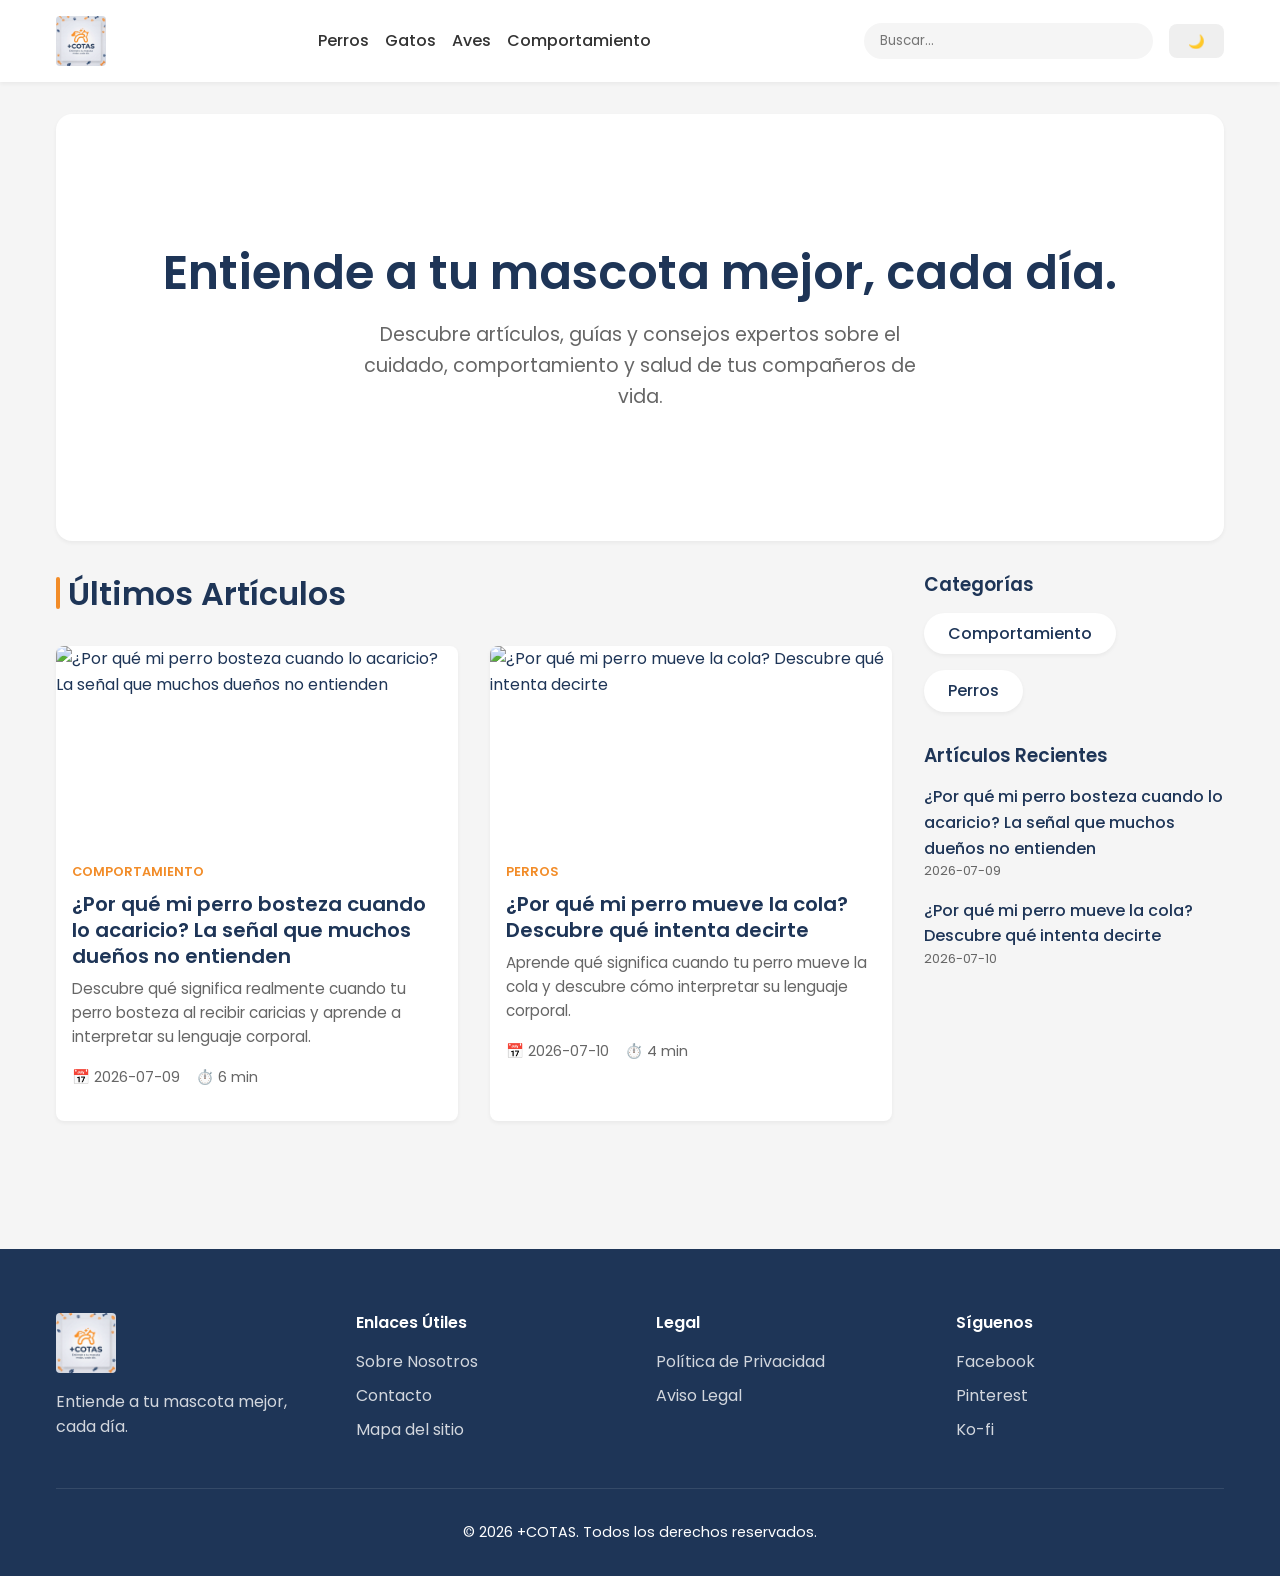
==== index.html @ a7b1990c "Mascotas Desifrada primer Commit" ====
<!DOCTYPE html>
<html lang="es">
<head>
    <meta charset="UTF-8">
    <meta name="viewport" content="width=device-width, initial-scale=1.0">
    <title>+COTAS | Entiende a tu mascota mejor, cada día</title>
    <meta name="description" content="Blog profesional sobre mascotas: perros, gatos, aves, reptiles, peces y más. Entiende a tu mascota mejor, cada día.">
    <link rel="canonical" href="https://tu-usuario.github.io/mascotas/index.html">
    <link rel="stylesheet" href="css/style.css">
    <link rel="manifest" href="manifest.json">
    <meta name="theme-color" content="#1E3557">
</head>
<body>
    <header class="header">
        <div class="container header__nav">
            <a href="index.html" class="header__logo">
                <img src="img/logo.jpeg" alt="+COTAS Logo" class="header__logo-img">
            </a>
            <nav class="header__menu">
                <a href="categoria.html?cat=Perros" class="header__menu-link">Perros</a>
                <a href="categoria.html?cat=Gatos" class="header__menu-link">Gatos</a>
                <a href="categoria.html?cat=Aves" class="header__menu-link">Aves</a>
                <a href="categoria.html?cat=Comportamiento" class="header__menu-link">Comportamiento</a>
            </nav>
            <div class="header__actions">
                <form id="search-form" class="search-bar">
                    <input type="text" placeholder="Buscar..." required>
                </form>
                <!-- Botón modo oscuro preparado sin implementar lógica compleja aún -->
                <button id="theme-toggle" class="btn" aria-label="Cambiar tema">🌙</button>
            </div>
        </div>
    </header>

    <main class="container">
        <section class="hero">
            <h1 class="hero__title">Entiende a tu mascota mejor, cada día.</h1>
            <p class="hero__subtitle">Descubre artículos, guías y consejos expertos sobre el cuidado, comportamiento y salud de tus compañeros de vida.</p>
        </section>

        <div class="layout-grid">
            <div class="main-content">
                <h2 class="section-title">Últimos Artículos</h2>
                <div id="latest-posts" class="posts-grid">
                    <!-- Cargado por JS -->
                </div>
            </div>
            
            <aside id="sidebar-container">
                <!-- Cargado por JS -->
            </aside>
        </div>
    </main>

    <footer class="footer">
        <div class="container">
            <div class="footer__grid">
                <div class="footer__col">
                    <img src="img/logo.jpeg" alt="+COTAS Logo" style="height: 60px; margin-bottom: 1rem; border-radius: var(--radius-sm);">
                    <p style="color: rgba(255,255,255,0.8); margin-bottom: 1rem;">Entiende a tu mascota mejor, cada día.</p>
                </div>
                <div class="footer__col">
                    <h4>Enlaces Útiles</h4>
                    <a href="sobre.html" class="footer__link">Sobre Nosotros</a>
                    <a href="contacto.html" class="footer__link">Contacto</a>
                    <a href="#" class="footer__link">Mapa del sitio</a>
                </div>
                <div class="footer__col">
                    <h4>Legal</h4>
                    <a href="#" class="footer__link">Política de Privacidad</a>
                    <a href="#" class="footer__link">Aviso Legal</a>
                </div>
                <div class="footer__col">
                    <h4>Síguenos</h4>
                    <a href="#" class="footer__link">Facebook</a>
                    <a href="#" class="footer__link">Pinterest</a>
                    <a href="#" class="footer__link">Ko-fi</a>
                </div>
            </div>
            <div class="footer__bottom">
                <p>&copy; 2026 +COTAS. Todos los derechos reservados.</p>
            </div>
        </div>
    </footer>

    <script type="module" src="js/app.js"></script>
</body>
</html>
---- css/style.css ----
@import 'variables.css';
@import 'base.css';
@import 'layout.css';
@import 'components.css';

/* Hero Section */
.hero {
  text-align: center;
  padding: var(--space-xl) var(--space-sm);
  background-color: var(--color-white);
  border-radius: var(--radius-lg);
  margin: var(--space-md) 0;
  box-shadow: var(--shadow-sm);
}

.hero__title {
  font-size: 3rem;
  margin-bottom: var(--space-sm);
}

.hero__subtitle {
  font-size: 1.2rem;
  color: var(--color-text-muted);
  max-width: 600px;
  margin: 0 auto;
}

/* Section Titles */
.section-title {
  font-size: 2rem;
  margin-bottom: var(--space-md);
  display: flex;
  align-items: center;
  gap: var(--space-xs);
}

.section-title::before {
  content: '';
  width: 4px;
  height: 32px;
  background-color: var(--color-secondary);
  border-radius: var(--radius-pill);
}

/* Posts Grid */
.posts-grid {
  display: grid;
  grid-template-columns: repeat(auto-fill, minmax(300px, 1fr));
  gap: var(--space-md);
  margin-bottom: var(--space-lg);
}

/* Categories Section */
.categories-flex {
  display: flex;
  flex-wrap: wrap;
  gap: var(--space-sm);
}

.category-pill {
  background-color: var(--color-white);
  padding: 0.5rem 1.5rem;
  border-radius: var(--radius-pill);
  box-shadow: var(--shadow-sm);
  font-weight: 500;
  transition: all var(--transition-fast);
}

.category-pill:hover {
  background-color: var(--color-primary);
  color: var(--color-white);
}

/* Article Content Styles */
.article-header {
  margin-bottom: var(--space-md);
}

.article-meta {
  display: flex;
  gap: var(--space-sm);
  color: var(--color-text-muted);
  font-size: 0.9rem;
  margin-bottom: var(--space-sm);
}

.article-content h2, 
.article-content h3 {
  margin-top: var(--space-md);
}

.article-content p {
  margin-bottom: var(--space-sm);
  font-size: 1.1rem;
}

.article-content img {
  border-radius: var(--radius-md);
  margin: var(--space-sm) 0;
}
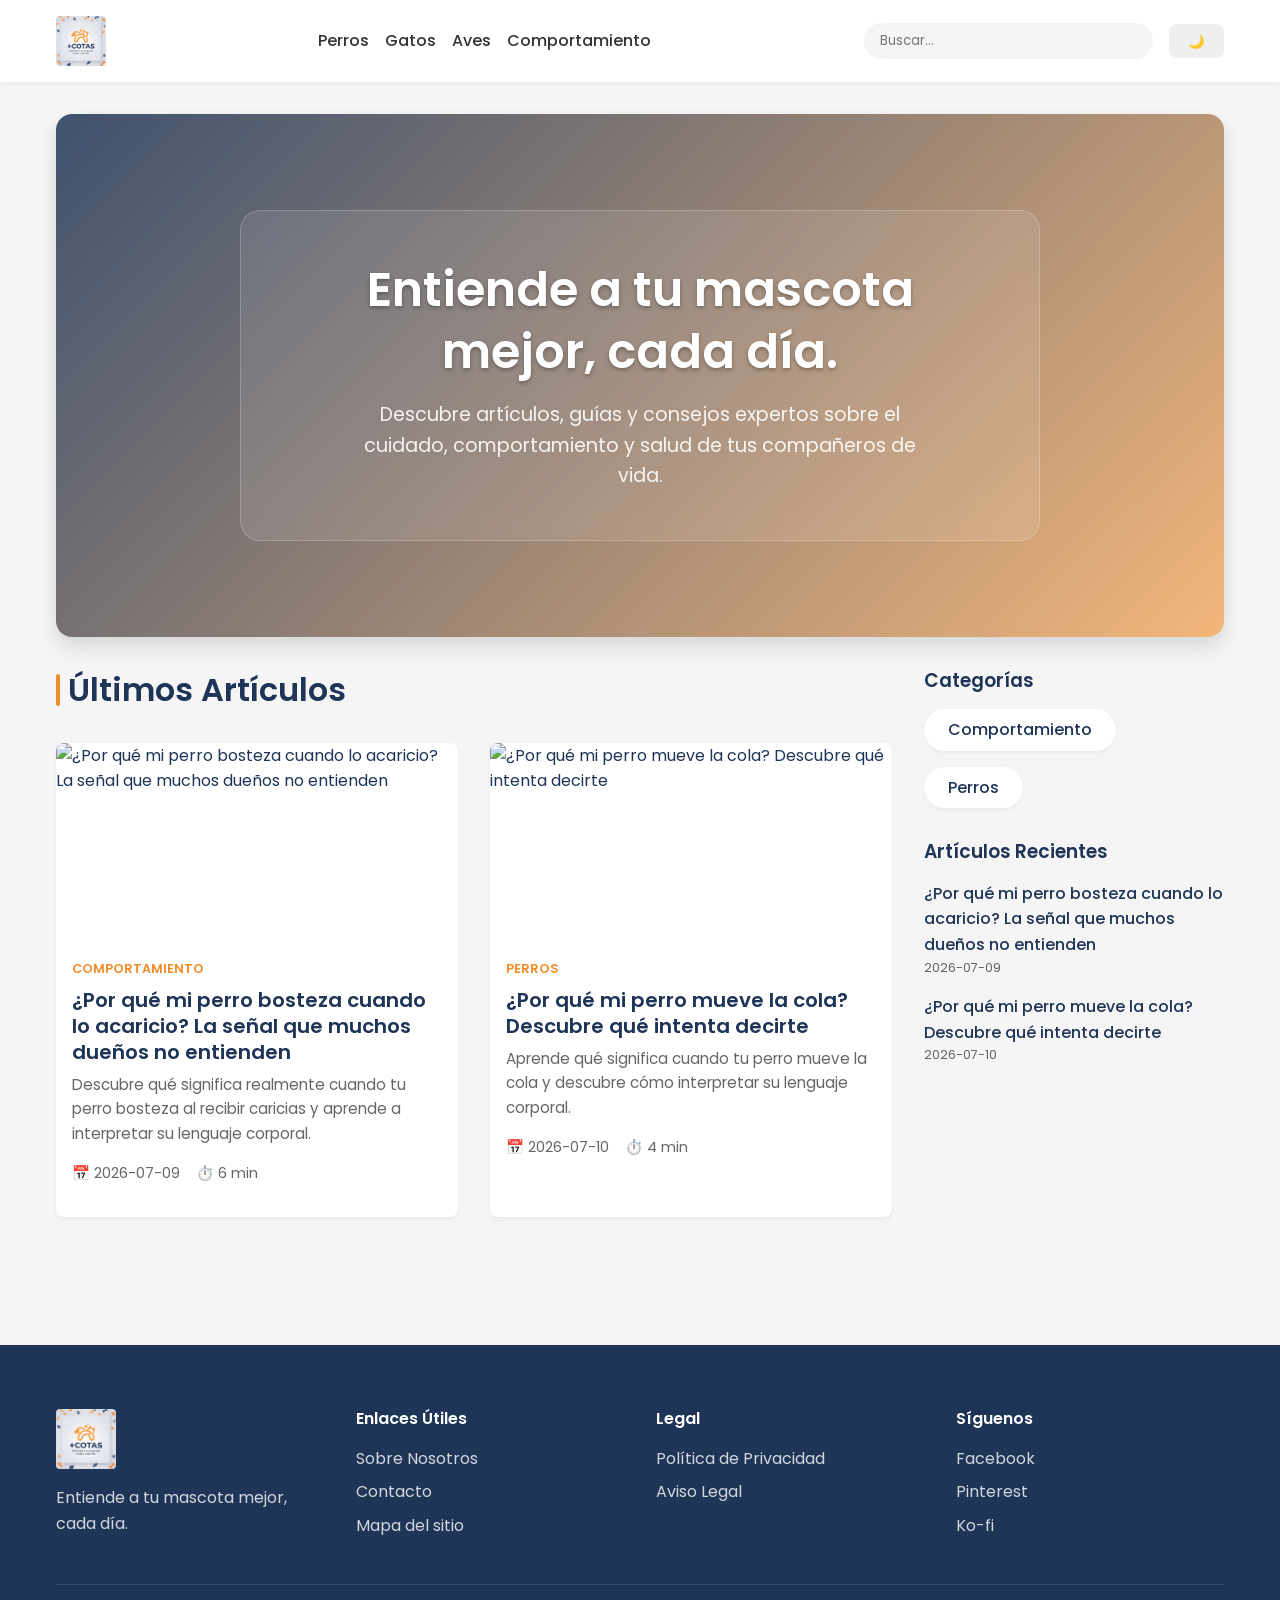
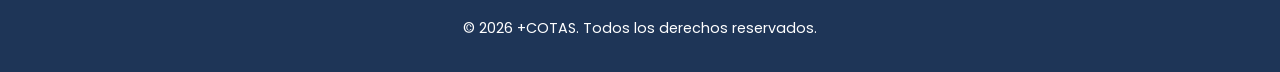
==== commit e3913421: "modo nocurtno mejoras SEOd" ====
--- a/index.html
+++ b/index.html
@@ -9,6 +9,11 @@
     <link rel="stylesheet" href="css/style.css">
     <link rel="manifest" href="manifest.json">
     <meta name="theme-color" content="#1E3557">
+    <script>
+        if (localStorage.getItem('theme') === 'dark' || (!localStorage.getItem('theme') && window.matchMedia('(prefers-color-scheme: dark)').matches)) {
+            document.documentElement.setAttribute('data-theme', 'dark');
+        }
+    </script>
 </head>
 <body>
     <header class="header">
@@ -34,8 +39,10 @@
 
     <main class="container">
         <section class="hero">
-            <h1 class="hero__title">Entiende a tu mascota mejor, cada día.</h1>
-            <p class="hero__subtitle">Descubre artículos, guías y consejos expertos sobre el cuidado, comportamiento y salud de tus compañeros de vida.</p>
+            <div class="hero__content">
+                <h1 class="hero__title">Entiende a tu mascota mejor, cada día.</h1>
+                <p class="hero__subtitle">Descubre artículos, guías y consejos expertos sobre el cuidado, comportamiento y salud de tus compañeros de vida.</p>
+            </div>
         </section>
 
         <div class="layout-grid">
@@ -72,9 +79,9 @@
                 </div>
                 <div class="footer__col">
                     <h4>Síguenos</h4>
-                    <a href="#" class="footer__link">Facebook</a>
+                    <a href="https://www.facebook.com/profile.php?id=61591624956574" class="footer__link">Facebook</a>
                     <a href="#" class="footer__link">Pinterest</a>
-                    <a href="#" class="footer__link">Ko-fi</a>
+                    <a href="https://ko-fi.com/mascotadescifrada7" class="footer__link">Ko-fi</a>
                 </div>
             </div>
             <div class="footer__bottom">
--- a/css/style.css
+++ b/css/style.css
@@ -5,22 +5,82 @@
 
 /* Hero Section */
 .hero {
+  position: relative;
   text-align: center;
-  padding: var(--space-xl) var(--space-sm);
-  background-color: var(--color-white);
+  padding: 6rem 2rem;
   border-radius: var(--radius-lg);
   margin: var(--space-md) 0;
-  box-shadow: var(--shadow-sm);
+  box-shadow: var(--shadow-lg);
+  overflow: hidden;
+  display: flex;
+  flex-direction: column;
+  justify-content: center;
+  align-items: center;
+  min-height: 400px;
+}
+
+/* Background image with subtle zoom animation */
+.hero::before {
+  content: '';
+  position: absolute;
+  top: 0;
+  left: 0;
+  width: 100%;
+  height: 100%;
+  background-image: url('https://images.unsplash.com/photo-1548199973-03cce0bbc87b?ixlib=rb-1.2.1&auto=format&fit=crop&w=1200&q=80');
+  background-size: cover;
+  background-position: center;
+  z-index: 0;
+  animation: heroZoom 20s infinite alternate linear;
+}
+
+@keyframes heroZoom {
+  0% { transform: scale(1); }
+  100% { transform: scale(1.1); }
+}
+
+/* Gradient overlay for readability */
+.hero::after {
+  content: '';
+  position: absolute;
+  top: 0;
+  left: 0;
+  width: 100%;
+  height: 100%;
+  background: linear-gradient(135deg, rgba(30,53,87,0.85) 0%, rgba(242,140,40,0.6) 100%);
+  z-index: 1;
+}
+
+/* Glassmorphism content */
+.hero__content {
+  position: relative;
+  z-index: 2;
+  background: rgba(255, 255, 255, 0.1);
+  backdrop-filter: blur(10px);
+  -webkit-backdrop-filter: blur(10px);
+  padding: 3rem;
+  border-radius: 20px;
+  border: 1px solid rgba(255, 255, 255, 0.2);
+  color: white;
+  max-width: 800px;
+  animation: fadeInUp 1s ease forwards;
+}
+
+@keyframes fadeInUp {
+  from { opacity: 0; transform: translateY(20px); }
+  to { opacity: 1; transform: translateY(0); }
 }
 
 .hero__title {
   font-size: 3rem;
   margin-bottom: var(--space-sm);
+  color: white;
+  text-shadow: 0 2px 4px rgba(0,0,0,0.3);
 }
 
 .hero__subtitle {
   font-size: 1.2rem;
-  color: var(--color-text-muted);
+  color: rgba(255,255,255,0.9);
   max-width: 600px;
   margin: 0 auto;
 }
@@ -98,3 +158,35 @@
   border-radius: var(--radius-md);
   margin: var(--space-sm) 0;
 }
+
+/* Mobile Responsiveness Improvements */
+@media (max-width: 768px) {
+  .hero {
+    padding: 3rem 1.5rem;
+    min-height: 300px;
+  }
+  
+  .hero__title {
+    font-size: 2rem;
+  }
+  
+  .hero__subtitle {
+    font-size: 1rem;
+  }
+
+  .hero__content {
+    padding: 1.5rem;
+  }
+  
+  .section-title {
+    font-size: 1.5rem;
+  }
+
+  .article-header h1 {
+    font-size: 1.8rem !important;
+  }
+
+  .posts-grid {
+    grid-template-columns: repeat(auto-fill, minmax(260px, 1fr));
+  }
+}
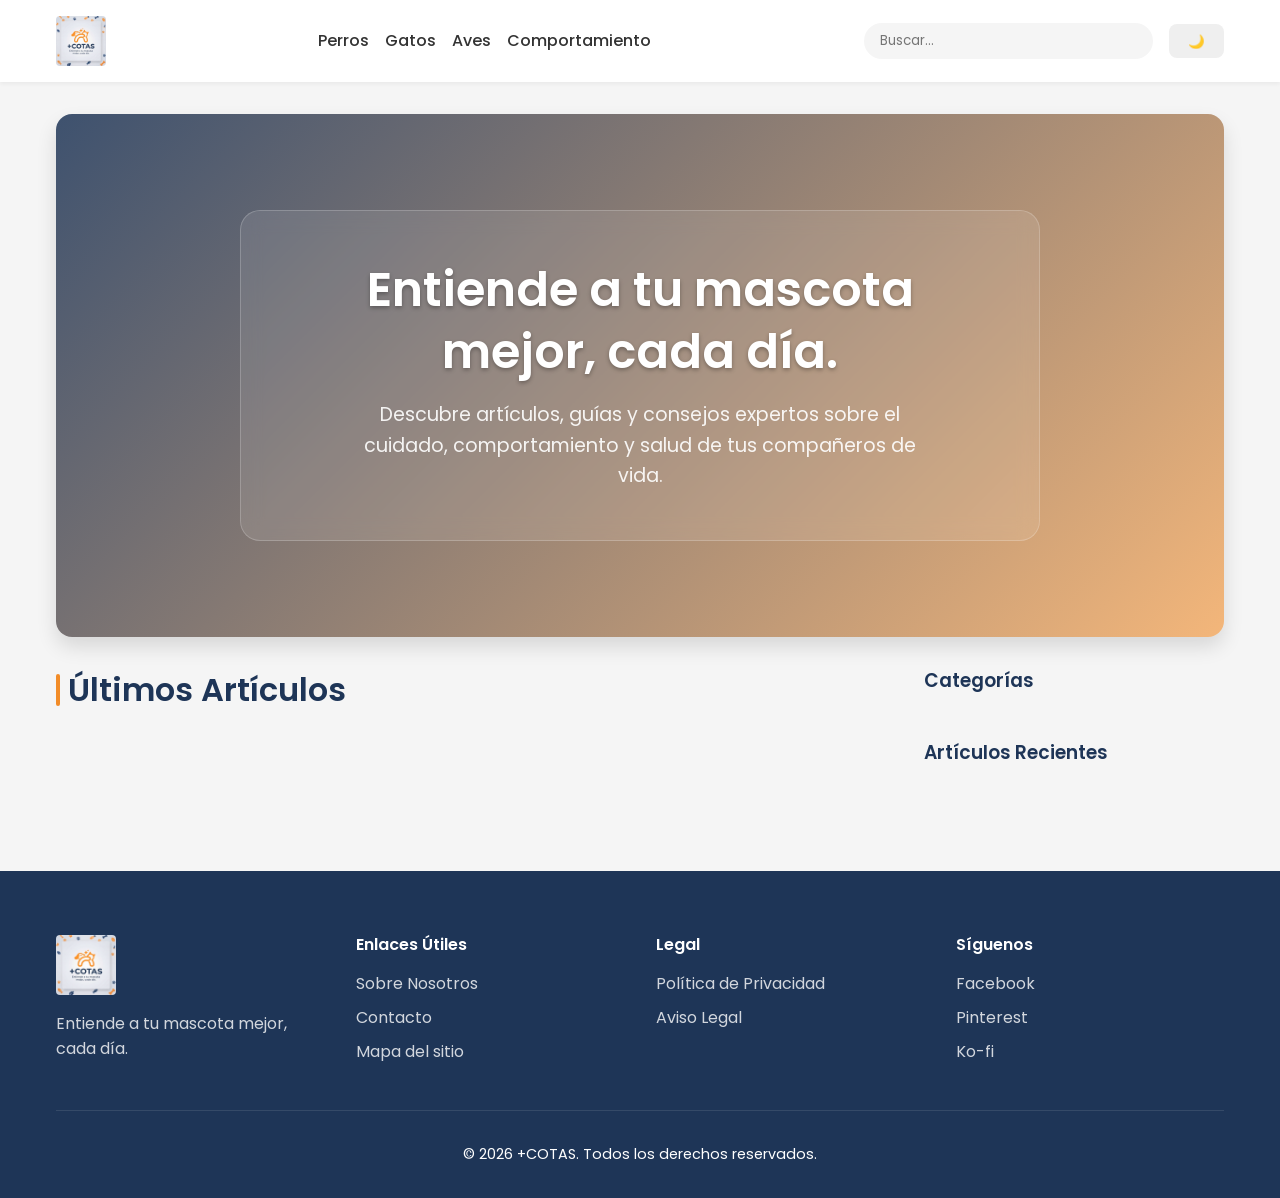
==== commit 89fcd95f: "analitic google" ====
--- a/index.html
+++ b/index.html
@@ -1,10 +1,12 @@
 <!DOCTYPE html>
 <html lang="es">
+
 <head>
     <meta charset="UTF-8">
     <meta name="viewport" content="width=device-width, initial-scale=1.0">
     <title>+COTAS | Entiende a tu mascota mejor, cada día</title>
-    <meta name="description" content="Blog profesional sobre mascotas: perros, gatos, aves, reptiles, peces y más. Entiende a tu mascota mejor, cada día.">
+    <meta name="description"
+        content="Blog profesional sobre mascotas: perros, gatos, aves, reptiles, peces y más. Entiende a tu mascota mejor, cada día.">
     <link rel="canonical" href="https://tu-usuario.github.io/mascotas/index.html">
     <link rel="stylesheet" href="css/style.css">
     <link rel="manifest" href="manifest.json">
@@ -14,7 +16,19 @@
             document.documentElement.setAttribute('data-theme', 'dark');
         }
     </script>
+
+
+    <!-- Google tag (gtag.js) -->
+    <script async src="https://www.googletagmanager.com/gtag/js?id=G-7DWVRDJ306"></script>
+    <script>
+        window.dataLayer = window.dataLayer || [];
+        function gtag() { dataLayer.push(arguments); }
+        gtag('js', new Date());
+
+        gtag('config', 'G-7DWVRDJ306');
+    </script>
 </head>
+
 <body>
     <header class="header">
         <div class="container header__nav">
@@ -41,7 +55,8 @@
         <section class="hero">
             <div class="hero__content">
                 <h1 class="hero__title">Entiende a tu mascota mejor, cada día.</h1>
-                <p class="hero__subtitle">Descubre artículos, guías y consejos expertos sobre el cuidado, comportamiento y salud de tus compañeros de vida.</p>
+                <p class="hero__subtitle">Descubre artículos, guías y consejos expertos sobre el cuidado, comportamiento
+                    y salud de tus compañeros de vida.</p>
             </div>
         </section>
 
@@ -52,7 +67,7 @@
                     <!-- Cargado por JS -->
                 </div>
             </div>
-            
+
             <aside id="sidebar-container">
                 <!-- Cargado por JS -->
             </aside>
@@ -63,8 +78,10 @@
         <div class="container">
             <div class="footer__grid">
                 <div class="footer__col">
-                    <img src="img/logo.jpeg" alt="+COTAS Logo" style="height: 60px; margin-bottom: 1rem; border-radius: var(--radius-sm);">
-                    <p style="color: rgba(255,255,255,0.8); margin-bottom: 1rem;">Entiende a tu mascota mejor, cada día.</p>
+                    <img src="img/logo.jpeg" alt="+COTAS Logo"
+                        style="height: 60px; margin-bottom: 1rem; border-radius: var(--radius-sm);">
+                    <p style="color: rgba(255,255,255,0.8); margin-bottom: 1rem;">Entiende a tu mascota mejor, cada día.
+                    </p>
                 </div>
                 <div class="footer__col">
                     <h4>Enlaces Útiles</h4>
@@ -92,4 +109,5 @@
 
     <script type="module" src="js/app.js"></script>
 </body>
-</html>
+
+</html>
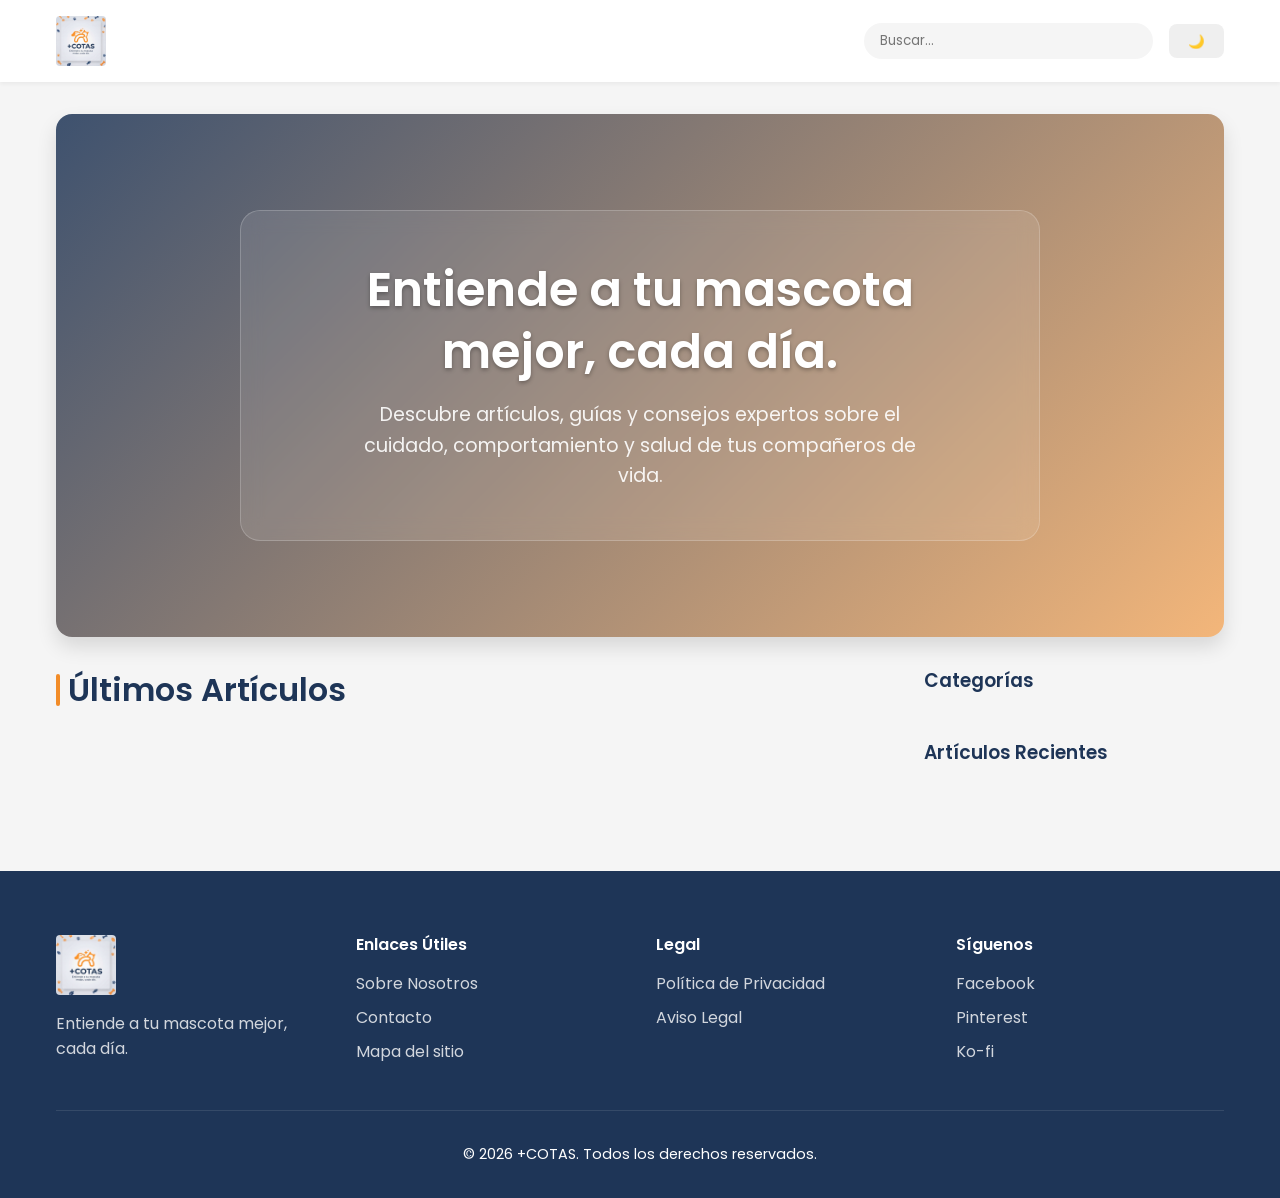
==== commit 8f574927: "Generar menú de navegación dinámico según los tipos de mascota con artículos publicados. Co-authored" ====
--- a/index.html
+++ b/index.html
@@ -35,12 +35,7 @@
             <a href="index.html" class="header__logo">
                 <img src="img/logo.jpeg" alt="+COTAS Logo" class="header__logo-img">
             </a>
-            <nav class="header__menu">
-                <a href="categoria.html?cat=Perros" class="header__menu-link">Perros</a>
-                <a href="categoria.html?cat=Gatos" class="header__menu-link">Gatos</a>
-                <a href="categoria.html?cat=Aves" class="header__menu-link">Aves</a>
-                <a href="categoria.html?cat=Comportamiento" class="header__menu-link">Comportamiento</a>
-            </nav>
+            <nav id="header-nav" class="header__menu" aria-label="Categorías principales"></nav>
             <div class="header__actions">
                 <form id="search-form" class="search-bar">
                     <input type="text" placeholder="Buscar..." required>
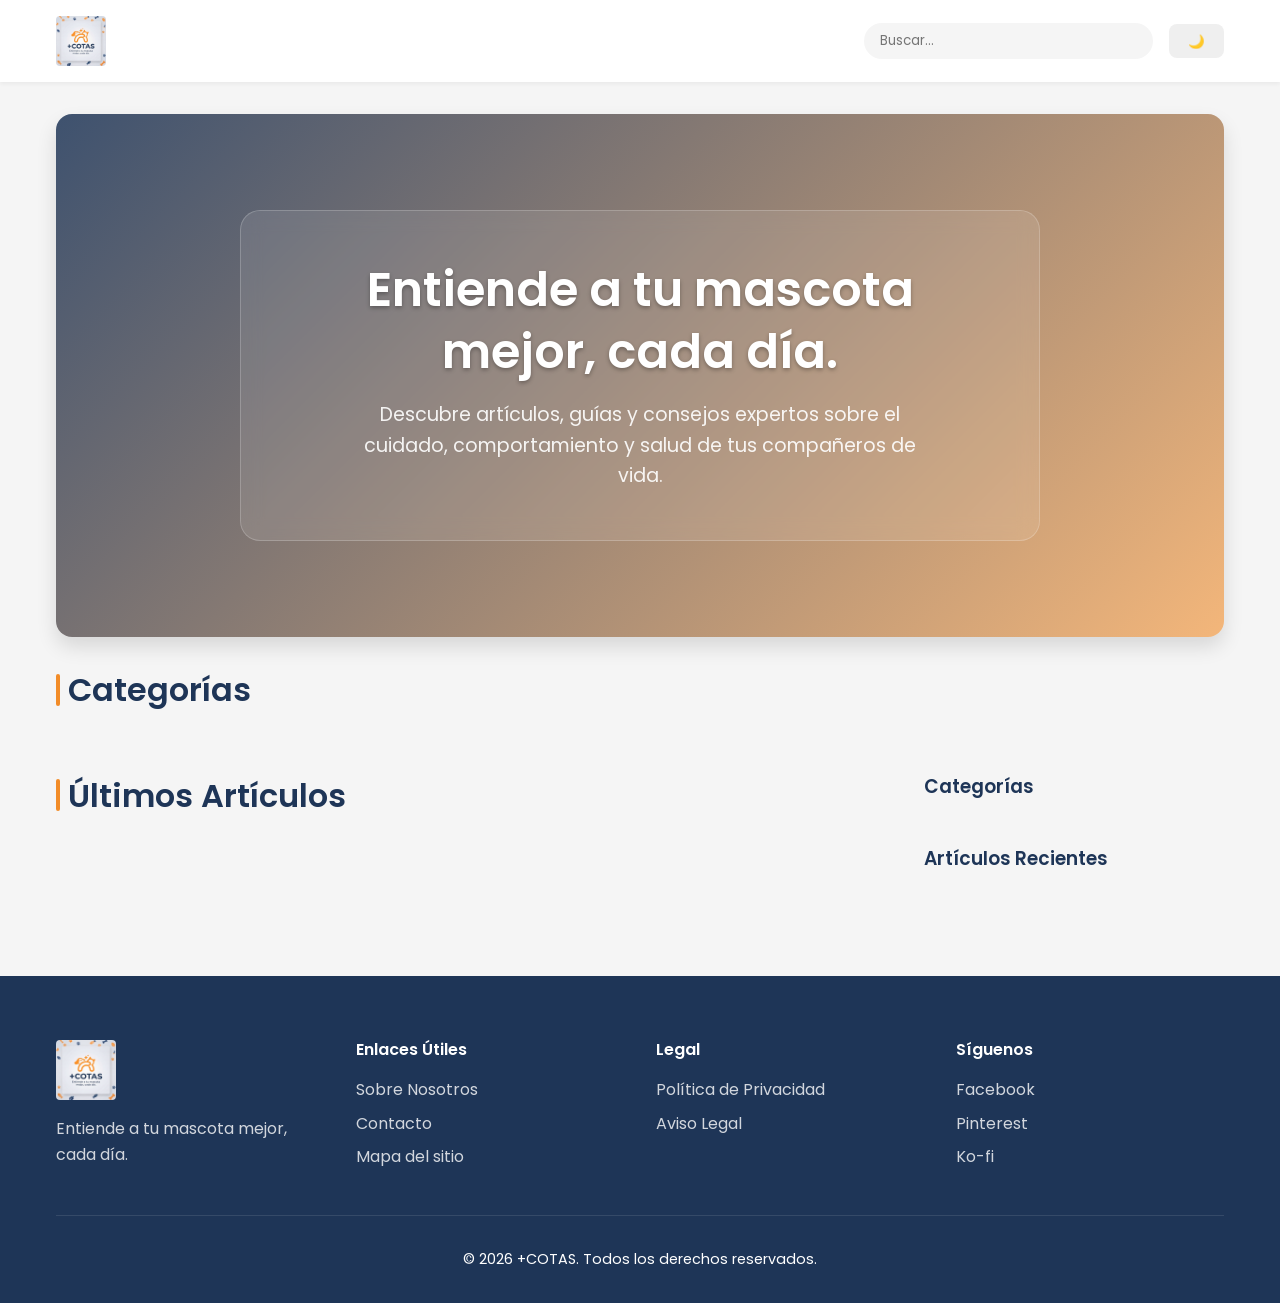
==== commit 4616c8b2: "actualizacion 2,2" ====
--- a/index.html
+++ b/index.html
@@ -55,6 +55,12 @@
             </div>
         </section>
 
+        <!-- Categories Section -->
+        <section class="categories-section">
+            <h2 class="section-title">Categorías</h2>
+            <div id="home-categories" class="categories-flex"></div>
+        </section>
+
         <div class="layout-grid">
             <div class="main-content">
                 <h2 class="section-title">Últimos Artículos</h2>
@@ -92,7 +98,7 @@
                 <div class="footer__col">
                     <h4>Síguenos</h4>
                     <a href="https://www.facebook.com/profile.php?id=61591624956574" class="footer__link">Facebook</a>
-                    <a href="#" class="footer__link">Pinterest</a>
+                    <a href="https://ar.pinterest.com/strengthwithin007/mascota-descifrada/" class="footer__link">Pinterest</a>
                     <a href="https://ko-fi.com/mascotadescifrada7" class="footer__link">Ko-fi</a>
                 </div>
             </div>
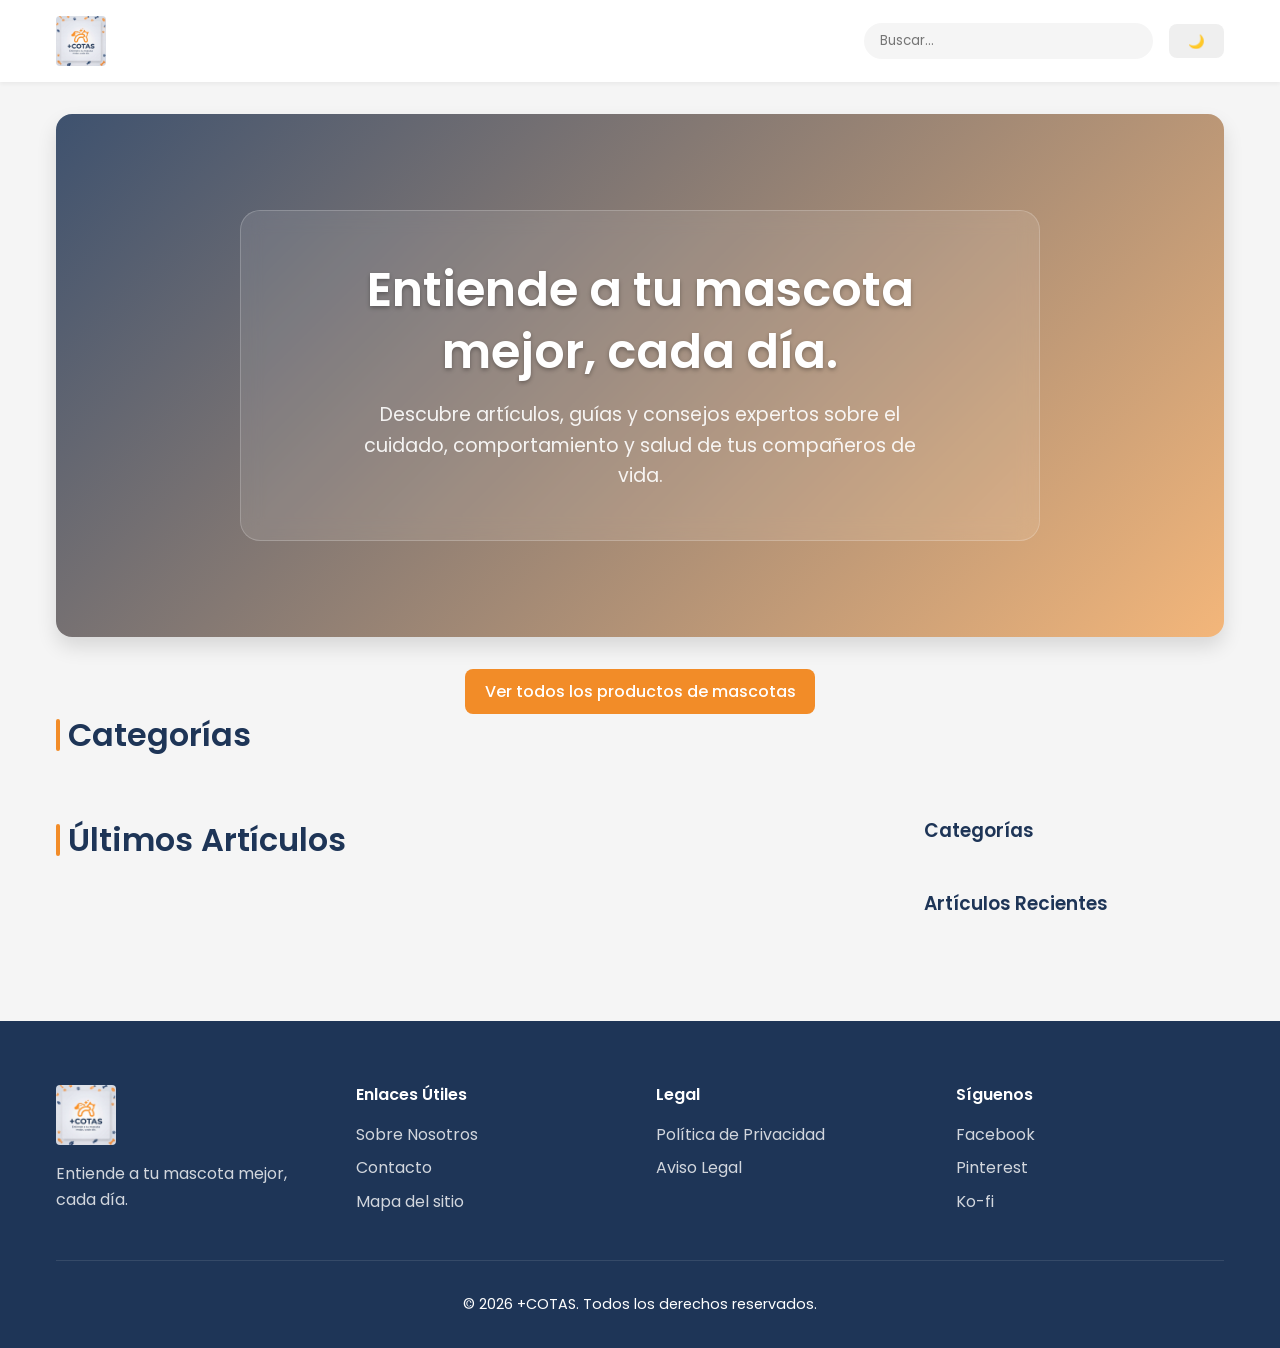
==== commit 1f5f271d: "AGREGADO SESSION" ====
--- a/index.html
+++ b/index.html
@@ -54,6 +54,9 @@
                     y salud de tus compañeros de vida.</p>
             </div>
         </section>
+        <div class="hero-actions" style="margin-top:1rem; text-align:center;">
+          <a href="productos.html" class="btn btn--primary">Ver todos los productos de mascotas</a>
+        </div>
 
         <!-- Categories Section -->
         <section class="categories-section">
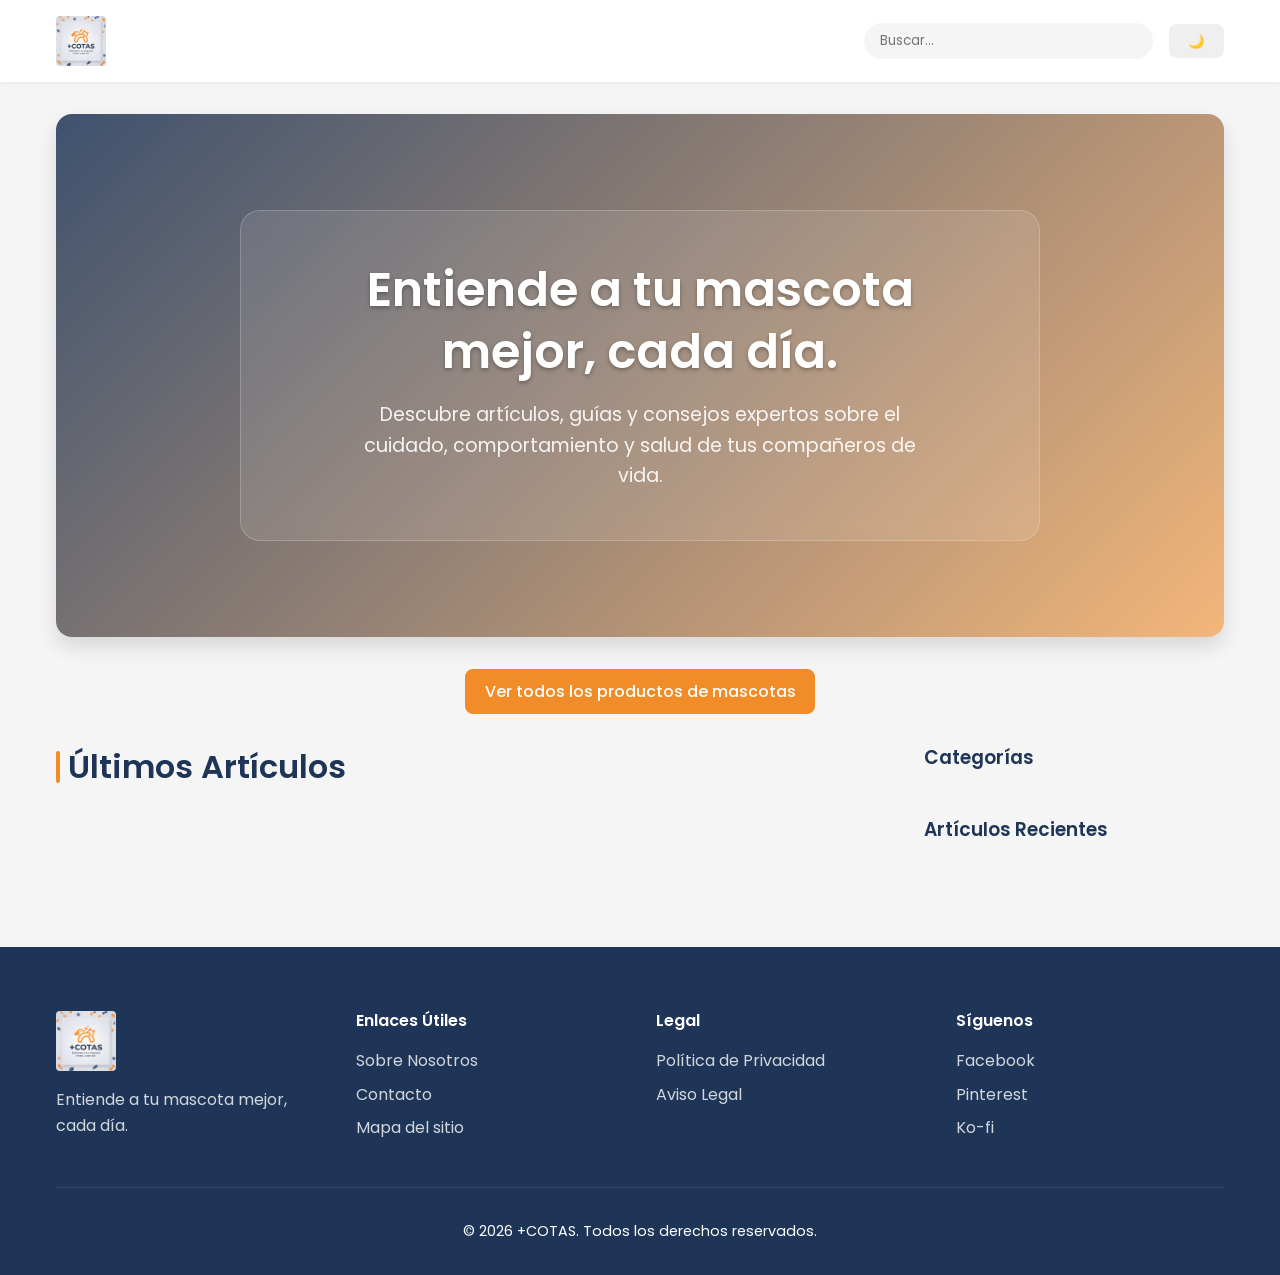
==== commit f9ea3728: "borra categoria de mas" ====
--- a/index.html
+++ b/index.html
@@ -58,11 +58,6 @@
           <a href="productos.html" class="btn btn--primary">Ver todos los productos de mascotas</a>
         </div>
 
-        <!-- Categories Section -->
-        <section class="categories-section">
-            <h2 class="section-title">Categorías</h2>
-            <div id="home-categories" class="categories-flex"></div>
-        </section>
 
         <div class="layout-grid">
             <div class="main-content">
--- a/css/style.css
+++ b/css/style.css
@@ -190,3 +190,20 @@
     grid-template-columns: repeat(auto-fill, minmax(260px, 1fr));
   }
 }
+
+/* Pet Products Tabs */
+.pet-tab {
+  cursor: pointer;
+  padding: 0.5rem 1rem;
+  margin-right: 0.5rem;
+  background: #eee;
+  border: none;
+  border-radius: var(--radius-pill);
+}
+.pet-tab.active {
+  background: #333;
+  color: #fff;
+}
+.pet-category-section {
+  display: none;
+}
